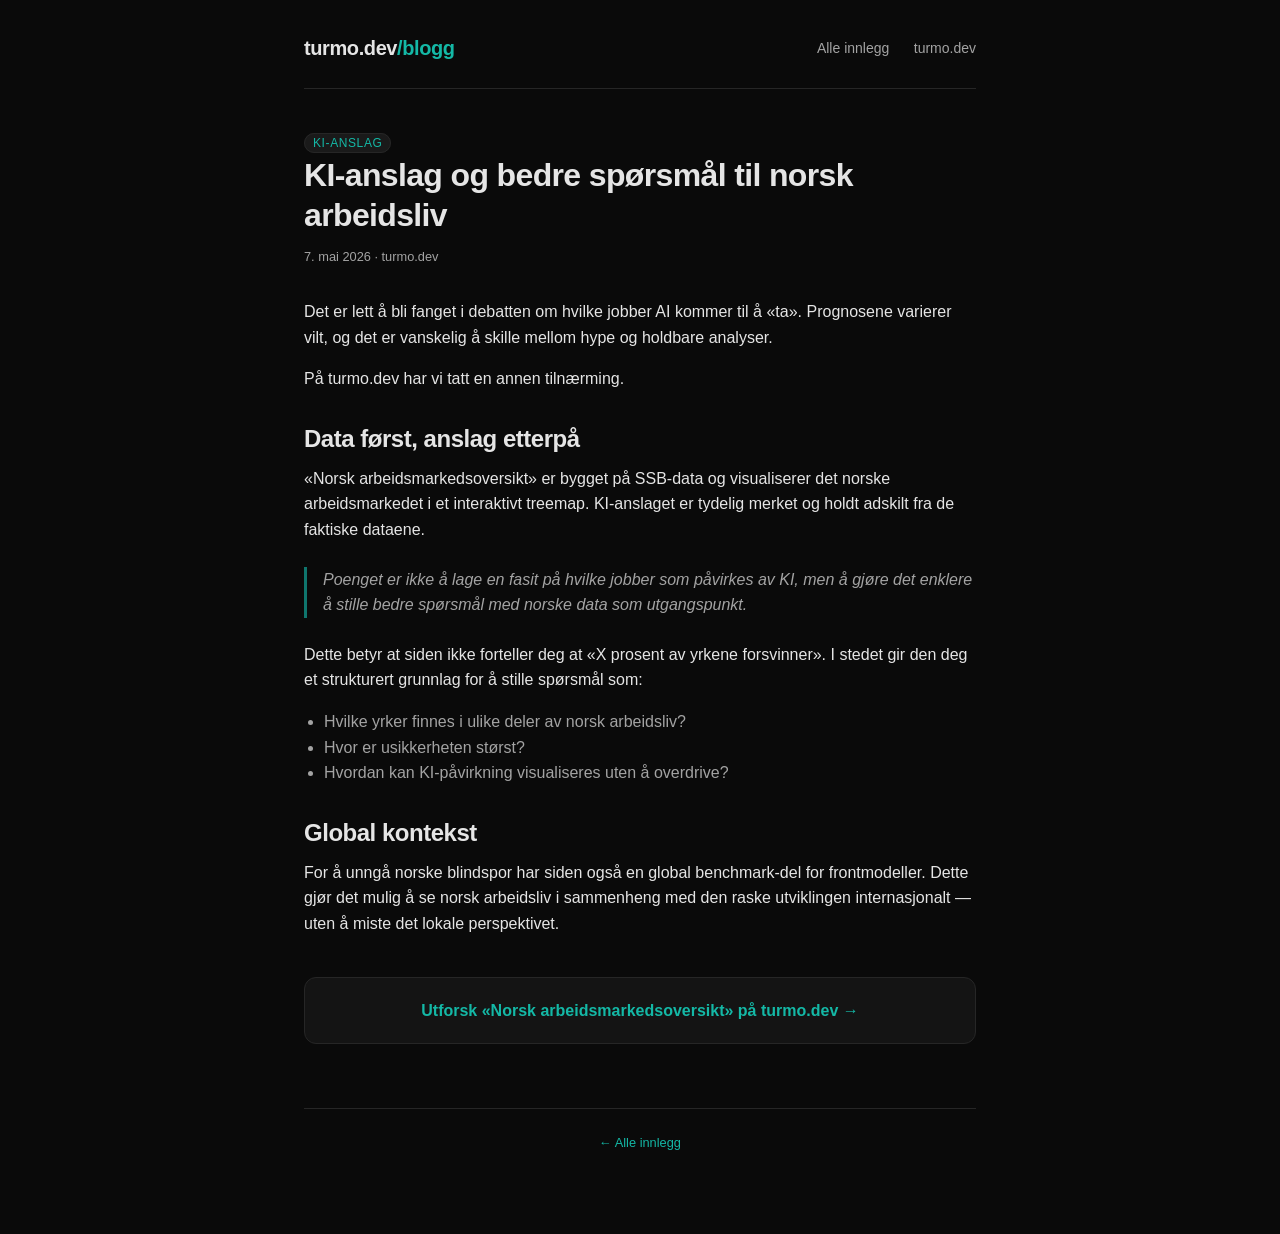
==== ki-anslag-og-sporsmal.html @ bcde9dfd "Initial blogg: 3 Norwegian AI labor market posts" ====
<!doctype html>
<html lang="no">
<head>
  <meta charset="utf-8">
  <meta name="viewport" content="width=device-width, initial-scale=1">
  <title>KI-anslag og bedre spørsmål til norsk arbeidsliv — turmo.dev/blogg</title>
  <link rel="stylesheet" href="style.css">
  <meta name="description" content="Hva om poenget med AI-vurderinger ikke er å gi fasit, men å gjøre det enklere å stille bedre spørsmål?">
</head>
<body>
  <header>
    <div class="brand">turmo.dev<span>/blogg</span></div>
    <nav>
      <a href="index.html">Alle innlegg</a>
      <a href="/">turmo.dev</a>
    </nav>
  </header>

  <article>
    <span class="tag">KI-anslag</span>
    <h1>KI-anslag og bedre spørsmål til norsk arbeidsliv</h1>
    <div class="meta">7. mai 2026 · turmo.dev</div>

    <p>Det er lett å bli fanget i debatten om hvilke jobber AI kommer til å «ta». Prognosene varierer vilt, og det er vanskelig å skille mellom hype og holdbare analyser.</p>

    <p>På turmo.dev har vi tatt en annen tilnærming.</p>

    <h2>Data først, anslag etterpå</h2>

    <p>«Norsk arbeidsmarkedsoversikt» er bygget på SSB-data og visualiserer det norske arbeidsmarkedet i et interaktivt treemap. KI-anslaget er tydelig merket og holdt adskilt fra de faktiske dataene.</p>

    <blockquote>
      Poenget er ikke å lage en fasit på hvilke jobber som påvirkes av KI, men å gjøre det enklere å stille bedre spørsmål med norske data som utgangspunkt.
    </blockquote>

    <p>Dette betyr at siden ikke forteller deg at «X prosent av yrkene forsvinner». I stedet gir den deg et strukturert grunnlag for å stille spørsmål som:</p>

    <ul style="margin: 0 0 1rem 1.25rem; color: var(--text-dim);">
      <li>Hvilke yrker finnes i ulike deler av norsk arbeidsliv?</li>
      <li>Hvor er usikkerheten størst?</li>
      <li>Hvordan kan KI-påvirkning visualiseres uten å overdrive?</li>
    </ul>

    <h2>Global kontekst</h2>

    <p>For å unngå norske blindspor har siden også en global benchmark-del for frontmodeller. Dette gjør det mulig å se norsk arbeidsliv i sammenheng med den raske utviklingen internasjonalt — uten å miste det lokale perspektivet.</p>

    <div class="cta">
      <a href="https://turmo.dev" target="_blank" rel="noopener">Utforsk «Norsk arbeidsmarkedsoversikt» på turmo.dev →</a>
    </div>
  </article>

  <footer>
    <p><a href="index.html">← Alle innlegg</a></p>
  </footer>
</body>
</html>
---- style.css ----
:root {
  --bg: #0a0a0a;
  --surface: #141414;
  --surface-2: #1a1a1a;
  --text: #e5e5e5;
  --text-dim: #a3a3a3;
  --brand: #0F766E;
  --brand-light: #14b8a6;
  --border: #262626;
  --radius: 12px;
}

* { box-sizing: border-box; margin: 0; padding: 0; }

html {
  background: var(--bg);
  color: var(--text);
  font-family: -apple-system, BlinkMacSystemFont, "Segoe UI", Roboto, "Helvetica Neue", Arial, sans-serif;
  line-height: 1.6;
  -webkit-font-smoothing: antialiased;
}

body {
  max-width: 720px;
  margin: 0 auto;
  padding: 2rem 1.5rem 4rem;
}

a { color: var(--brand-light); text-decoration: none; }
a:hover { text-decoration: underline; }

header {
  border-bottom: 1px solid var(--border);
  padding-bottom: 1.5rem;
  margin-bottom: 2.5rem;
  display: flex;
  align-items: center;
  justify-content: space-between;
  gap: 1rem;
  flex-wrap: wrap;
}

.brand {
  font-weight: 700;
  font-size: 1.25rem;
  color: var(--text);
  letter-spacing: -0.02em;
}

.brand span { color: var(--brand-light); }

nav a {
  font-size: 0.875rem;
  color: var(--text-dim);
  margin-left: 1.25rem;
}

nav a:hover { color: var(--text); }

h1, h2, h3 {
  font-weight: 700;
  letter-spacing: -0.02em;
  line-height: 1.25;
  color: var(--text);
}

h1 { font-size: 2rem; margin-bottom: 0.75rem; }
h2 { font-size: 1.5rem; margin: 2rem 0 0.75rem; }
h3 { font-size: 1.125rem; margin: 1.5rem 0 0.5rem; }

p { margin-bottom: 1rem; color: var(--text-dim); }

article p { color: var(--text); }

.meta {
  font-size: 0.8rem;
  color: var(--text-dim);
  margin-bottom: 2rem;
  display: flex;
  gap: 1rem;
  flex-wrap: wrap;
}

.tag {
  background: var(--surface-2);
  border: 1px solid var(--border);
  padding: 0.15rem 0.5rem;
  border-radius: 999px;
  font-size: 0.75rem;
  color: var(--brand-light);
  text-transform: uppercase;
  letter-spacing: 0.05em;
}

.post-list {
  display: flex;
  flex-direction: column;
  gap: 1.5rem;
}

.post-card {
  background: var(--surface);
  border: 1px solid var(--border);
  border-radius: var(--radius);
  padding: 1.5rem;
  transition: border-color 0.2s;
}

.post-card:hover {
  border-color: var(--brand);
}

.post-card h2 {
  font-size: 1.25rem;
  margin: 0 0 0.5rem;
}

.post-card p {
  font-size: 0.95rem;
  margin-bottom: 1rem;
}

.post-card .read-more {
  font-size: 0.875rem;
  font-weight: 600;
  color: var(--brand-light);
}

blockquote {
  border-left: 3px solid var(--brand);
  padding-left: 1rem;
  margin: 1.5rem 0;
  color: var(--text-dim);
  font-style: italic;
}

.cta {
  margin-top: 2.5rem;
  padding: 1.25rem;
  background: var(--surface);
  border: 1px solid var(--border);
  border-radius: var(--radius);
  text-align: center;
}

.cta a {
  font-weight: 600;
  color: var(--brand-light);
}

footer {
  margin-top: 4rem;
  padding-top: 1.5rem;
  border-top: 1px solid var(--border);
  font-size: 0.8rem;
  color: var(--text-dim);
  text-align: center;
}

@media (max-width: 600px) {
  h1 { font-size: 1.5rem; }
  h2 { font-size: 1.25rem; }
}
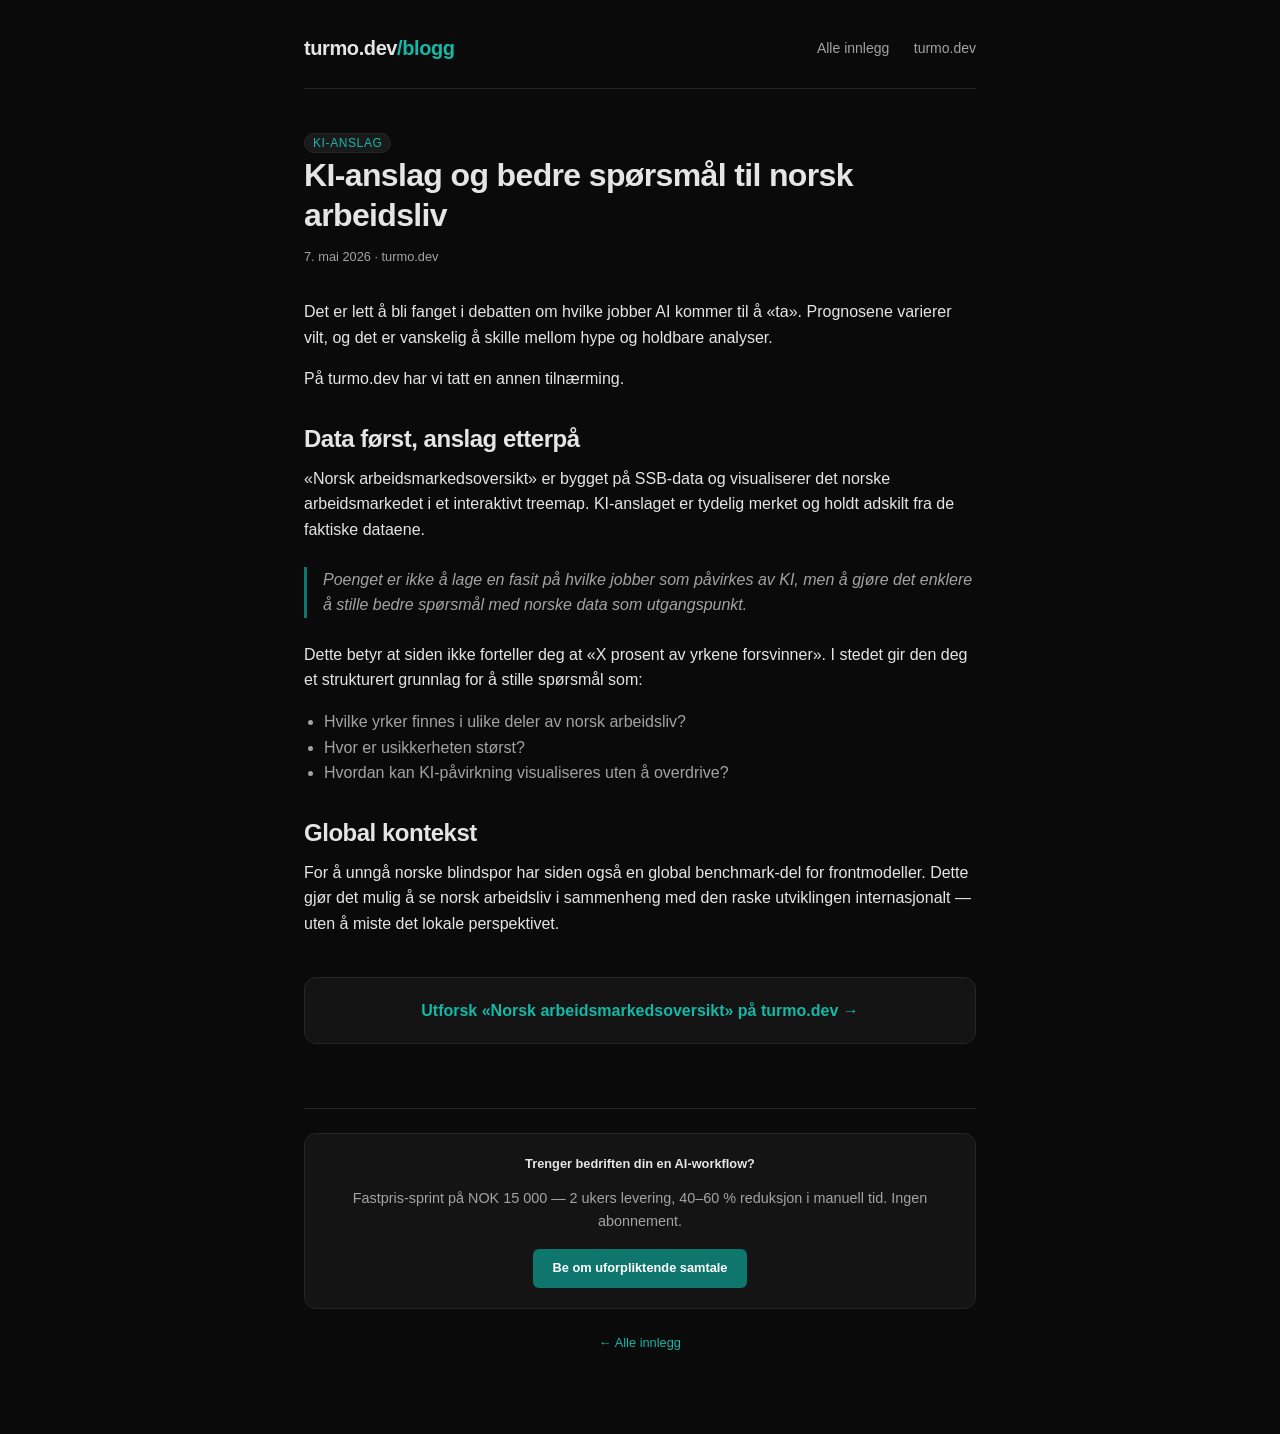
==== commit 1ac21711: "SEO+revenue: add robots, sitemap, Open Graph, JSON-LD, and services CTA - robots.txt + sitemap.xml f" ====
--- a/ki-anslag-og-sporsmal.html
+++ b/ki-anslag-og-sporsmal.html
@@ -6,6 +6,28 @@
   <title>KI-anslag og bedre spørsmål til norsk arbeidsliv — turmo.dev/blogg</title>
   <link rel="stylesheet" href="style.css">
   <meta name="description" content="Hva om poenget med AI-vurderinger ikke er å gi fasit, men å gjøre det enklere å stille bedre spørsmål?">
+  <link rel="canonical" href="https://ola-turmo.github.io/turmo-dev-blogg/ki-anslag-og-sporsmal.html">
+  <meta property="og:title" content="KI-anslag og bedre spørsmål til norsk arbeidsliv — turmo.dev/blogg">
+  <meta property="og:description" content="Hva om poenget med AI-vurderinger ikke er å gi fasit, men å gjøre det enklere å stille bedre spørsmål?">
+  <meta property="og:type" content="article">
+  <meta property="og:url" content="https://ola-turmo.github.io/turmo-dev-blogg/ki-anslag-og-sporsmal.html">
+  <meta property="og:site_name" content="turmo.dev/blogg">
+  <meta property="article:published_time" content="2026-05-07">
+  <meta name="twitter:card" content="summary_large_image">
+  <meta name="twitter:title" content="KI-anslag og bedre spørsmål til norsk arbeidsliv — turmo.dev/blogg">
+  <meta name="twitter:description" content="Hva om poenget med AI-vurderinger ikke er å gi fasit, men å gjøre det enklere å stille bedre spørsmål?">
+  <script type="application/ld+json">
+  {
+    "@context": "https://schema.org",
+    "@type": "BlogPosting",
+    "headline": "KI-anslag og bedre spørsmål til norsk arbeidsliv",
+    "description": "Hva om poenget med AI-vurderinger ikke er å gi fasit, men å gjøre det enklere å stille bedre spørsmål?",
+    "url": "https://ola-turmo.github.io/turmo-dev-blogg/ki-anslag-og-sporsmal.html",
+    "datePublished": "2026-05-07",
+    "author": {"@type": "Person", "name": "turmo.dev"},
+    "publisher": {"@type": "Organization", "name": "turmo.dev"}
+  }
+  </script>
 </head>
 <body>
   <header>
@@ -51,6 +73,11 @@
   </article>
 
   <footer>
+    <div class="services-cta" style="margin-bottom:1.5rem;padding:1.25rem;background:var(--surface);border:1px solid var(--border);border-radius:var(--radius);text-align:center;">
+      <p style="margin-bottom:0.75rem;color:var(--text);"><strong>Trenger bedriften din en AI-workflow?</strong></p>
+      <p style="margin-bottom:1rem;font-size:0.9rem;">Fastpris-sprint på NOK 15 000 — 2 ukers levering, 40–60 % reduksjon i manuell tid. Ingen abonnement.</p>
+      <a href="mailto:turmoola@gmail.com?subject=AI-workflow%20sprint%20%E2%80%94%20henvendelse%20fra%20turmo.dev" style="display:inline-block;padding:0.6rem 1.25rem;background:var(--brand);color:#fff;border-radius:6px;font-weight:600;text-decoration:none;">Be om uforpliktende samtale</a>
+    </div>
     <p><a href="index.html">← Alle innlegg</a></p>
   </footer>
 </body>
